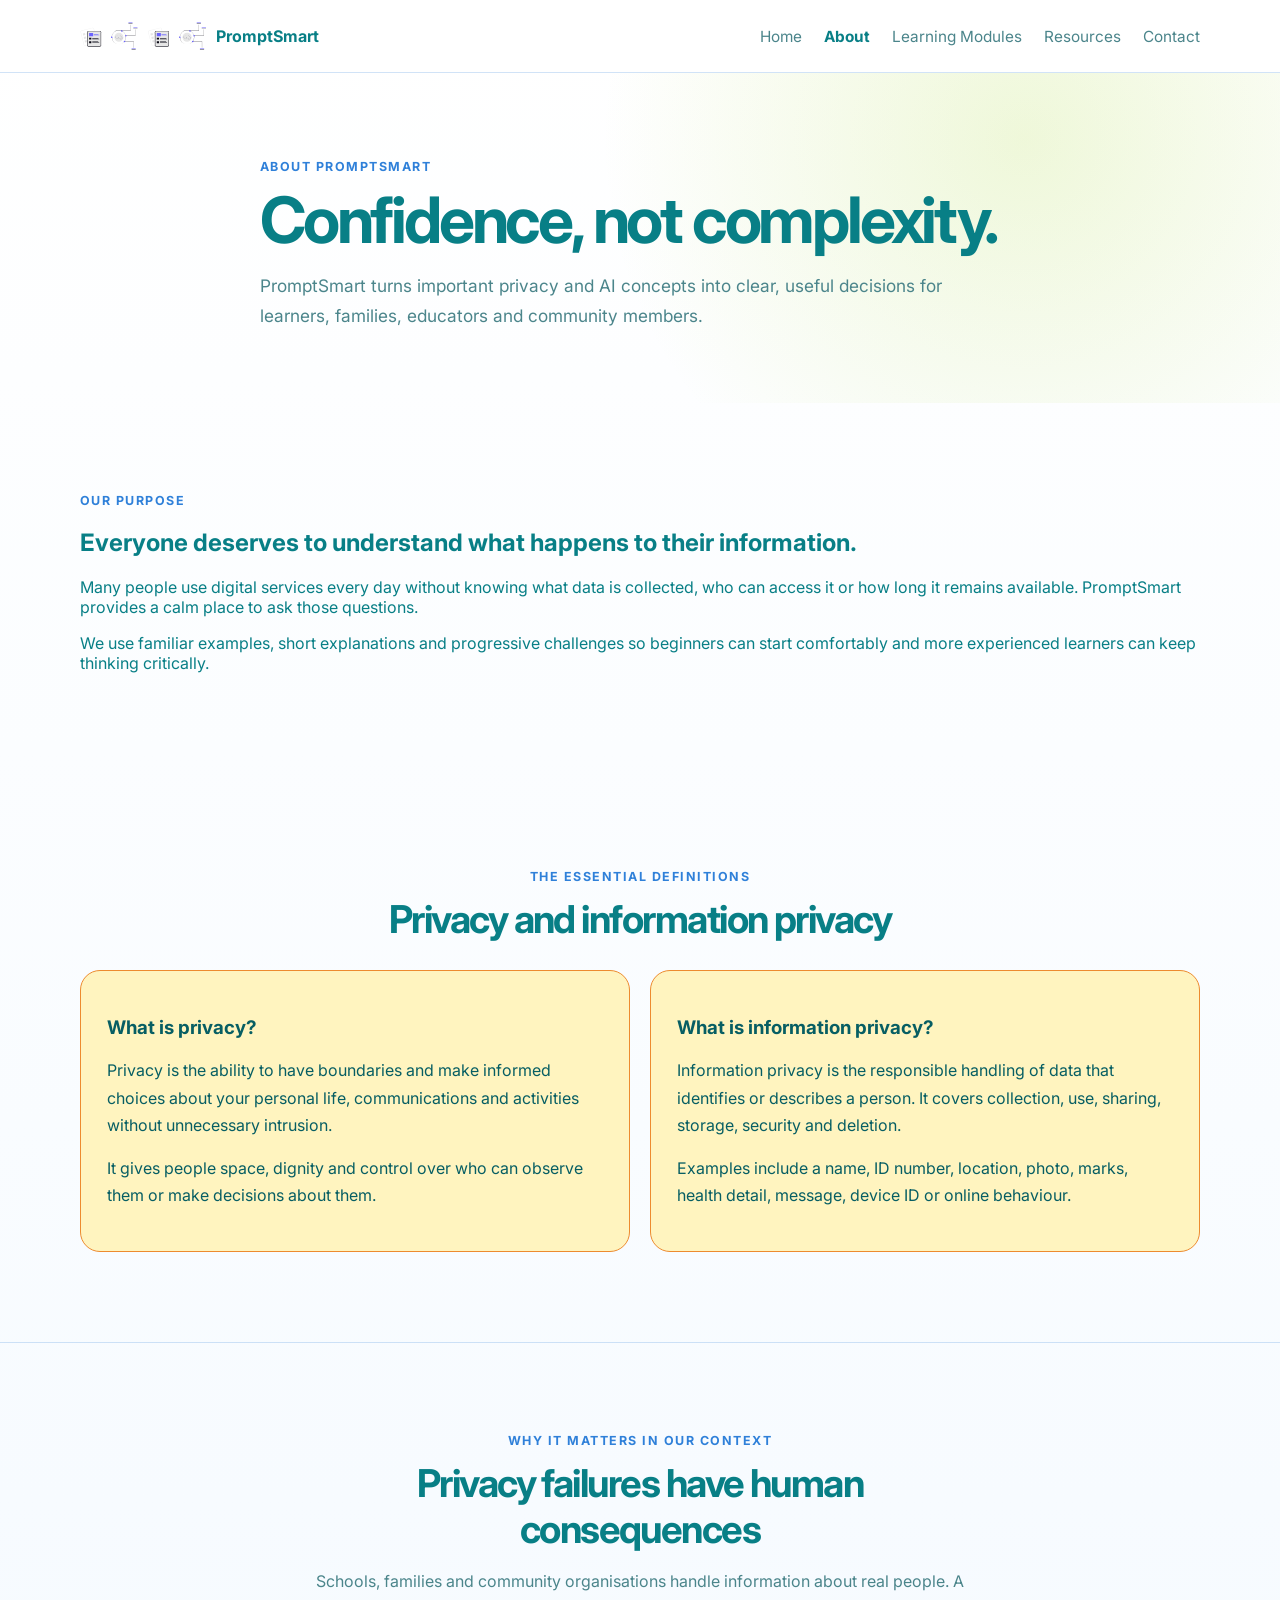
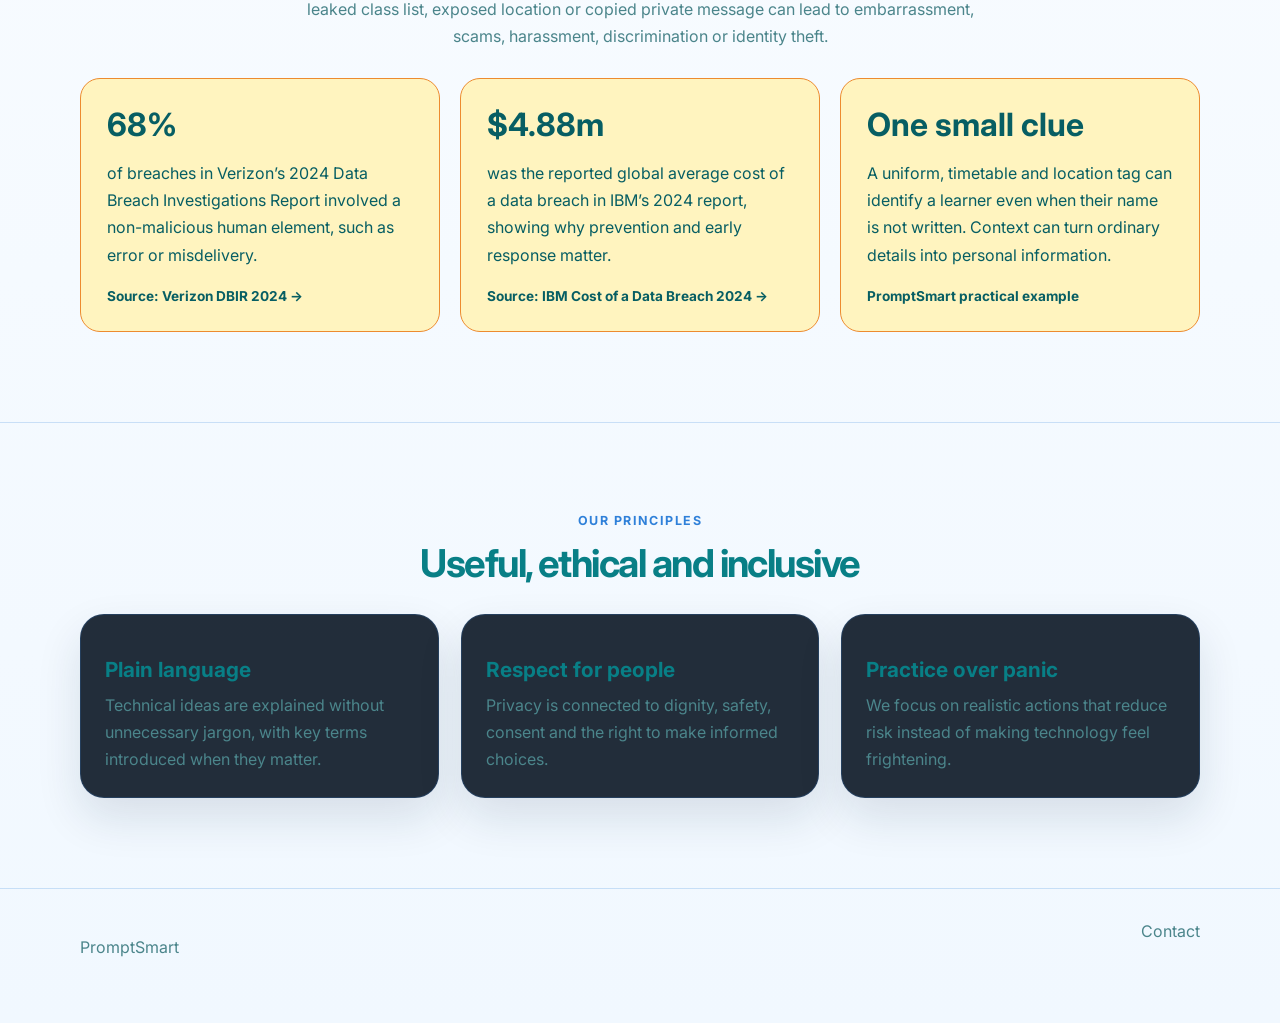
==== Educational Artefact/about.html @ b16e307a "Add files via upload" ====
<!DOCTYPE html>
<html lang="en">
  <head>
    <meta charset="UTF-8" /><meta name="viewport" content="width=device-width, initial-scale=1.0" />
    <title>About | PromptSmart</title><meta name="description" content="Learn what privacy and information privacy mean, why they matter, and how PromptSmart teaches safer digital habits." />
    <link rel="preconnect" href="https://fonts.googleapis.com" /><link rel="preconnect" href="https://fonts.gstatic.com" crossorigin /><link href="https://fonts.googleapis.com/css2?family=Inter:wght@400;500;600;700;800&display=swap" rel="stylesheet" /><link rel="stylesheet" href="styles.css" />
  </head>
  <body><a class="skip-link" href="#main-content">Skip to content</a><header class="topbar"><div class="container nav"><a class="brand" href="index.html" aria-label="PromptSmart home"><img class="brand-logo-image" src="assets/Document%20analysis%20logo.svg" alt="A person using a laptop with an AI assistant" /><span>PromptSmart</span></a><nav class="nav-links" aria-label="Main navigation"><a href="index.html">Home</a><a class="active" href="about.html">About</a><a href="modules.html">Learning Modules</a><a href="resources.html">Resources</a><a href="contact.html">Contact</a></nav></div></header>
  <main id="main-content">
    <section class="page-hero"><div class="container narrow-copy"><p class="eyebrow">About PromptSmart</p><h1>Confidence, not complexity.</h1><p class="subtitle">PromptSmart turns important privacy and AI concepts into clear, useful decisions for learners, families, educators and community members.</p></div></section>
    <section class="section"><div class="container split-content"><div><p class="eyebrow">Our purpose</p><h2>Everyone deserves to understand what happens to their information.</h2></div><div><p>Many people use digital services every day without knowing what data is collected, who can access it or how long it remains available. PromptSmart provides a calm place to ask those questions.</p><p>We use familiar examples, short explanations and progressive challenges so beginners can start comfortably and more experienced learners can keep thinking critically.</p></div></div></section>
    <section class="section"><div class="container"><div class="section-heading narrow"><p class="eyebrow">The essential definitions</p><h2>Privacy and information privacy</h2></div><div class="definition-grid"><article class="definition-card"><h3>What is privacy?</h3><p>Privacy is the ability to have boundaries and make informed choices about your personal life, communications and activities without unnecessary intrusion.</p><p>It gives people space, dignity and control over who can observe them or make decisions about them.</p></article><article class="definition-card"><h3>What is information privacy?</h3><p>Information privacy is the responsible handling of data that identifies or describes a person. It covers collection, use, sharing, storage, security and deletion.</p><p>Examples include a name, ID number, location, photo, marks, health detail, message, device ID or online behaviour.</p></article></div></div></section>
    <section class="section alt-section"><div class="container"><div class="section-heading narrow"><p class="eyebrow">Why it matters in our context</p><h2>Privacy failures have human consequences</h2><p class="section-intro">Schools, families and community organisations handle information about real people. A leaked class list, exposed location or copied private message can lead to embarrassment, scams, harassment, discrimination or identity theft.</p></div><div class="evidence-grid"><article class="evidence-card"><strong>68%</strong><p>of breaches in Verizon’s 2024 Data Breach Investigations Report involved a non-malicious human element, such as error or misdelivery.</p><a href="https://www.verizon.com/business/resources/reports/dbir/" target="_blank" rel="noopener noreferrer">Source: Verizon DBIR 2024 →</a></article><article class="evidence-card"><strong>$4.88m</strong><p>was the reported global average cost of a data breach in IBM’s 2024 report, showing why prevention and early response matter.</p><a href="https://www.ibm.com/reports/data-breach" target="_blank" rel="noopener noreferrer">Source: IBM Cost of a Data Breach 2024 →</a></article><article class="evidence-card"><strong>One small clue</strong><p>A uniform, timetable and location tag can identify a learner even when their name is not written. Context can turn ordinary details into personal information.</p><span>PromptSmart practical example</span></article></div></div></section>
    <section class="section"><div class="container"><div class="section-heading narrow"><p class="eyebrow">Our principles</p><h2>Useful, ethical and inclusive</h2></div><div class="card-grid"><article class="info-card"><h3>Plain language</h3><p>Technical ideas are explained without unnecessary jargon, with key terms introduced when they matter.</p></article><article class="info-card"><h3>Respect for people</h3><p>Privacy is connected to dignity, safety, consent and the right to make informed choices.</p></article><article class="info-card"><h3>Practice over panic</h3><p>We focus on realistic actions that reduce risk instead of making technology feel frightening.</p></article></div></div></section>
  </main>
  <footer class="footer"><div class="container footer-inner"><p>PromptSmart</p><a href="contact.html">Contact</a></div></footer>
  </body>
</html>
---- Educational Artefact/styles.css ----
:root {
  --bg: #f7fbff;
  --bg-soft: #eaf4ff;
  --panel: #ffffff;
  --panel-strong: #e5f0ff;
  --primary: #2f80d9;
  --primary-strong: #256bb5;
  --accent: #a8d82f;
  --text: #087f86;
  --muted: #4b858b;
  --line: rgba(47, 128, 217, 0.22);
  --warning: #6e8f00;
  --good: #5f8700;
  --danger: #c53030;
  --box-bg: #fff4bf;
  --box-text: #075e63;
  --box-border: #ed8b2f;
  --shadow: 0 20px 45px rgba(16, 42, 67, 0.12);
}

* {
  box-sizing: border-box;
}

html {
  scroll-behavior: smooth;
}

body {
  margin: 0;
  font-family: "Inter", sans-serif;
  background: linear-gradient(180deg, #ffffff 0%, #f1f8ff 100%);
  color: var(--text);
}

a {
  color: inherit;
  text-decoration: none;
}

a:hover,
.resource-item a {
  color: var(--primary);
}

a:focus-visible,
button:focus-visible,
input:focus-visible,
textarea:focus-visible,
summary:focus-visible {
  outline: 3px solid var(--warning);
  outline-offset: 3px;
}

button,
input,
textarea {
  font: inherit;
}

.skip-link {
  position: absolute;
  left: 16px;
  top: -100px;
  z-index: 20;
  padding: 10px 14px;
  border-radius: 8px;
  background: var(--accent);
  color: #075e63;
}

.skip-link:focus {
  top: 12px;
}

.container {
  width: min(1120px, calc(100% - 32px));
  margin: 0 auto;
}

.topbar {
  position: sticky;
  top: 0;
  z-index: 10;
  background: rgba(255, 255, 255, 0.94);
  backdrop-filter: blur(10px);
  border-bottom: 1px solid var(--line);
}

.nav {
  display: flex;
  align-items: center;
  justify-content: space-between;
  min-height: 72px;
}

.brand {
  display: inline-flex;
  align-items: center;
  gap: 10px;
  font-weight: 700;
}

.brand-mark {
  display: inline-grid;
  place-items: center;
  width: 28px;
  height: 28px;
  border-radius: 8px;
  background: linear-gradient(135deg, var(--primary), var(--accent));
  color: #075e63;
  font-weight: 800;
}

.brand-logo {
  width: 64px;
  height: 36px;
  flex: 0 0 auto;
  overflow: visible;
}

.brand-logo-image {
  width: 58px;
  height: 38px;
  flex: 0 0 auto;
  object-fit: contain;
}

.brand-logo {
  display: none;
}

.brand::before {
  content: "";
  display: block;
  width: 58px;
  height: 38px;
  flex: 0 0 auto;
  background: center / contain no-repeat url("assets/Document%20analysis%20logo.svg");
}

.hero-illustration {
  display: block;
  width: 100%;
  max-height: 190px;
  margin-bottom: 18px;
  object-fit: contain;
}

.logo-laptop,
.logo-screen,
.logo-chatbot,
.logo-bubble {
  stroke: var(--primary);
  stroke-width: 2;
}

.logo-laptop,
.logo-chatbot {
  fill: var(--accent);
}

.logo-screen,
.logo-bubble {
  fill: #ffffff;
}

.logo-person {
  fill: none;
  stroke: var(--box-text);
  stroke-width: 3;
  stroke-linecap: round;
}

.logo-eye {
  fill: var(--box-text);
}

.logo-smile {
  fill: none;
  stroke: var(--box-text);
  stroke-width: 2;
  stroke-linecap: round;
}

.logo-bubble-text {
  fill: var(--box-text);
  font-family: Inter, sans-serif;
  font-size: 6px;
  font-weight: 800;
  text-anchor: middle;
}

.nav-links {
  display: flex;
  gap: 22px;
  color: var(--muted);
  font-size: 0.96rem;
}

.nav-links a.active {
  color: var(--text);
  font-weight: 700;
}

.hero {
  padding: 88px 0 48px;
}

.page-hero {
  padding: 86px 0 56px;
  background: radial-gradient(circle at 80% 20%, rgba(168, 216, 47, 0.18), transparent 40%);
}

.narrow-copy {
  max-width: 760px;
}

.narrow-copy .subtitle {
  max-width: 700px;
}

.hero-grid {
  display: grid;
  grid-template-columns: 1.3fr 0.9fr;
  gap: 32px;
  align-items: center;
}

.eyebrow {
  margin: 0 0 12px;
  font-size: 0.78rem;
  letter-spacing: 0.12em;
  text-transform: uppercase;
  color: var(--primary);
  font-weight: 700;
}

h1 {
  margin: 0;
  font-size: clamp(2.5rem, 5vw, 4.4rem);
  line-height: 1.05;
  letter-spacing: -0.05em;
}

.subtitle {
  margin-top: 18px;
  max-width: 620px;
  font-size: 1.08rem;
  line-height: 1.7;
  color: var(--muted);
}

.hero-actions {
  display: flex;
  gap: 14px;
  flex-wrap: wrap;
  margin-top: 28px;
}

.button {
  display: inline-flex;
  align-items: center;
  justify-content: center;
  border: 1px solid transparent;
  border-radius: 999px;
  padding: 0.9rem 1.5rem;
  font-weight: 700;
  cursor: pointer;
  transition: transform 0.2s ease, box-shadow 0.2s ease, opacity 0.2s ease;
}

.button:hover {
  transform: translateY(-1px);
}

.button.primary {
  background: linear-gradient(135deg, var(--primary), var(--accent));
  color: #075e63;
  box-shadow: 0 12px 30px rgba(122, 209, 255, 0.35);
}

.button.secondary {
  background: transparent;
  border-color: var(--line);
  color: var(--text);
}

.hero-points {
  list-style: none;
  padding: 0;
  margin: 26px 0 0;
  display: grid;
  gap: 12px;
  color: var(--muted);
}

.hero-points li::before {
  content: "✓";
  color: var(--good);
  margin-right: 10px;
}

.hero-panel {
  background: linear-gradient(180deg, rgba(18, 38, 62, 0.9), rgba(13, 29, 45, 0.9));
  border: 1px solid var(--line);
  border-radius: 28px;
  padding: 26px;
  box-shadow: var(--shadow);
}

.mini-card {
  padding: 26px;
  border-radius: 18px;
  background: rgba(122, 209, 255, 0.07);
  border: 1px solid rgba(122, 209, 255, 0.28);
}

.mini-card .label {
  display: inline-block;
  color: var(--primary);
  font-weight: 700;
  font-size: 0.72rem;
  text-transform: uppercase;
  letter-spacing: 0.08em;
}

.mini-card h2 {
  margin: 14px 0 0;
  font-size: clamp(1.5rem, 3vw, 2.2rem);
  line-height: 1.2;
}

.stats {
  margin-top: 22px;
  display: grid;
  grid-template-columns: repeat(2, minmax(0, 1fr));
  gap: 18px;
}

.stats div {
  background: rgba(255, 255, 255, 0.02);
  border: 1px solid var(--line);
  border-radius: 18px;
  padding: 18px 16px;
}

.stats strong {
  display: block;
  font-size: 2rem;
  color: var(--primary);
}

.stats span {
  color: var(--muted);
}

.section {
  padding: 90px 0;
}

.alt-section {
  background: rgba(255, 255, 255, 0.01);
  border-top: 1px solid var(--line);
  border-bottom: 1px solid var(--line);
}

.section-heading {
  margin-bottom: 28px;
  text-align: center;
}

.section-heading.left-align {
  text-align: left;
}

.section-heading.narrow {
  max-width: 680px;
  margin-left: auto;
  margin-right: auto;
}

.section-heading h2 {
  margin: 0;
  font-size: clamp(2rem, 3vw, 3rem);
  letter-spacing: -0.04em;
}

.section-intro {
  max-width: 720px;
  margin: 16px auto 0;
  color: var(--muted);
  line-height: 1.7;
}

.definition-grid,
.evidence-grid {
  display: grid;
  grid-template-columns: repeat(2, minmax(0, 1fr));
  gap: 20px;
}

.definition-card,
.evidence-card {
  padding: 26px;
  border: 1px solid var(--box-border);
  border-radius: 20px;
  background: var(--box-bg);
  color: var(--box-text);
}

.definition-card h3,
.evidence-card strong {
  color: var(--box-text);
}

.definition-card p,
.evidence-card p {
  color: var(--box-text);
  line-height: 1.7;
}

.evidence-grid {
  grid-template-columns: repeat(3, minmax(0, 1fr));
}

.evidence-card strong {
  display: block;
  margin-bottom: 12px;
  font-size: 2rem;
}

.evidence-card a,
.evidence-card span {
  color: var(--box-text);
  font-size: 0.85rem;
  font-weight: 700;
}

.section-heading.left-align .section-intro {
  margin-left: 0;
}

.left-copy {
  margin-left: 0;
}

.card-grid {
  display: grid;
  grid-template-columns: repeat(3, minmax(0, 1fr));
  gap: 22px;
}

.info-card {
  background: rgba(17, 28, 42, 0.92);
  border: 1px solid var(--line);
  border-radius: 24px;
  padding: 24px;
  box-shadow: var(--shadow);
}

.icon {
  display: inline-grid;
  place-items: center;
  width: 52px;
  height: 52px;
  border-radius: 16px;
  background: rgba(122, 209, 255, 0.12);
  font-size: 1.8rem;
}

.info-card h3 {
  margin: 18px 0 10px;
  font-size: 1.3rem;
}

.info-card p,
.resource-item p,
.tip-box p {
  margin: 0;
  line-height: 1.7;
  color: var(--muted);
}

.tips-list {
  display: grid;
  grid-template-columns: repeat(4, minmax(0, 1fr));
  gap: 18px;
}

.tip-box {
  display: flex;
  flex-direction: column;
  gap: 14px;
  padding: 26px 20px;
  background: rgba(17, 28, 42, 0.92);
  border-radius: 18px;
  border: 1px solid var(--line);
}

.tip-box span {
  font-size: 0.8rem;
  font-weight: 800;
  color: var(--primary);
  letter-spacing: 0.12em;
}

.impact-grid {
  display: grid;
  grid-template-columns: repeat(3, minmax(0, 1fr));
  gap: 18px;
}

.impact-card,
.checklist,
.callout,
.notice-card {
  border: 1px solid var(--line);
  border-radius: 20px;
  background: rgba(17, 28, 42, 0.92);
}

.impact-card {
  padding: 24px;
}

.impact-card strong {
  display: block;
  margin-bottom: 10px;
  color: var(--accent);
  font-size: 1.15rem;
}

.impact-card p,
.checklist li,
.callout,
.notice-card p {
  color: var(--muted);
  line-height: 1.7;
}

.callout {
  margin-top: 22px;
  padding: 18px 20px;
}

.callout strong {
  color: var(--text);
}

.example-details {
  max-width: 760px;
  margin: 22px auto 0;
  padding: 18px 20px;
  border: 1px solid var(--line);
  border-radius: 16px;
  background: rgba(122, 209, 255, 0.05);
}

.example-details summary {
  cursor: pointer;
  color: var(--primary);
  font-weight: 700;
}

.example-details p {
  margin: 14px 0 0;
  color: var(--muted);
  line-height: 1.7;
}

.checklist {
  max-width: 760px;
  margin: 28px auto 0;
  padding: 24px 28px;
}

.checklist h3 {
  margin-top: 0;
}

.checklist li {
  margin: 10px 0;
}

.quiz-layout {
  display: grid;
  grid-template-columns: 0.9fr 1.1fr;
  gap: 30px;
  align-items: start;
}

.quiz-card {
  background: rgba(17, 28, 42, 0.92);
  border: 1px solid var(--line);
  border-radius: 28px;
  padding: 28px;
  box-shadow: var(--shadow);
}

.question-block {
  display: none;
}

.question-block.active {
  display: block;
}

.question-number {
  margin: 0 0 12px;
  font-size: 0.75rem;
  letter-spacing: 0.12em;
  text-transform: uppercase;
  color: var(--primary);
  font-weight: 700;
}

.question-title {
  margin: 0 0 18px;
  font-size: 1.55rem;
  line-height: 1.35;
}

.answers {
  display: grid;
  gap: 12px;
}

.answer-option {
  display: flex;
  align-items: center;
  gap: 12px;
  width: 100%;
  text-align: left;
  padding: 14px 15px;
  border-radius: 14px;
  border: 1px solid var(--line);
  background: #ffffff;
  color: var(--box-text);
  cursor: pointer;
  transition: border-color 0.2s ease, transform 0.2s ease, background 0.2s ease;
}

.answer-option:hover {
  border-color: rgba(122, 209, 255, 0.6);
  transform: translateY(-1px);
}

.answer-option.selected {
  border-color: var(--primary);
  background: rgba(122, 209, 255, 0.08);
}

.answer-option.correct {
  border-color: rgba(127, 224, 162, 0.8);
  background: rgba(127, 224, 162, 0.12);
}

.answer-option.incorrect {
  border-color: rgba(255, 127, 127, 0.8);
  background: rgba(255, 127, 127, 0.1);
}

.answer-indicator {
  display: inline-grid;
  place-items: center;
  width: 20px;
  height: 20px;
  border-radius: 50%;
  border: 1px solid rgba(255, 255, 255, 0.3);
  font-size: 0.64rem;
  font-weight: 800;
}

.result-panel {
  margin-top: 18px;
  border-radius: 18px;
  padding: 18px 20px;
  border: 1px solid var(--line);
  background: rgba(122, 209, 255, 0.05);
}

.result-panel h3 {
  margin: 0 0 6px;
  font-size: 1.4rem;
}

.result-panel p {
  margin: 0;
  line-height: 1.7;
  color: var(--muted);
}

.quiz-actions {
  display: flex;
  justify-content: space-between;
  gap: 12px;
  margin-top: 24px;
}

.hidden {
  display: none !important;
}

.resources {
  padding-bottom: 100px;
}

.resource-grid {
  display: grid;
  grid-template-columns: repeat(3, minmax(0, 1fr));
  gap: 18px;
}

.resource-item {
  padding: 24px 22px;
  background: rgba(17, 28, 42, 0.92);
  border: 1px solid var(--line);
  border-radius: 20px;
}

.resource-item strong {
  display: block;
  margin-bottom: 10px;
  font-size: 1.08rem;
}

.resource-item a {
  display: inline-block;
  margin-top: 16px;
  font-weight: 700;
}

.resource-grid-wide {
  grid-template-columns: repeat(2, minmax(0, 1fr));
}

.resource-type {
  display: block;
  margin-bottom: 10px;
  color: var(--primary);
  font-size: 0.75rem;
  font-weight: 700;
  letter-spacing: 0.1em;
  text-transform: uppercase;
}

.module-list {
  display: grid;
  gap: 18px;
  max-width: 900px;
  margin: 0 auto;
}

.module-card {
  display: grid;
  grid-template-columns: 72px 1fr;
  gap: 20px;
  padding: 26px;
  border: 1px solid var(--line);
  border-radius: 22px;
  background: rgba(17, 28, 42, 0.92);
}

.module-number {
  color: var(--primary);
  font-size: 1.8rem;
  font-weight: 800;
}

.module-card h2 {
  margin: 0 0 10px;
  font-size: 1.35rem;
}

.module-card p {
  color: var(--muted);
  line-height: 1.7;
}

.module-card details {
  margin-top: 16px;
}

.module-card summary {
  cursor: pointer;
  color: var(--accent);
  font-weight: 700;
}

.module-card details p {
  margin-bottom: 0;
}

.awareness-grid {
  display: grid;
  grid-template-columns: repeat(4, minmax(0, 1fr));
  gap: 16px;
}

.awareness-card {
  min-height: 190px;
  padding: 20px;
  border: 1px solid var(--line);
  border-radius: 18px;
  background: rgba(17, 28, 42, 0.92);
}

.awareness-card span {
  color: var(--primary);
  font-size: 0.75rem;
  font-weight: 800;
  letter-spacing: 0.1em;
}

.awareness-card h3 {
  margin: 14px 0 8px;
  font-size: 1.05rem;
}

.awareness-card p {
  margin: 0;
  color: var(--muted);
  line-height: 1.6;
}

.challenge-list {
  display: grid;
  gap: 10px;
  margin: 16px 0;
  padding-left: 1.4rem;
  color: var(--muted);
  line-height: 1.65;
}

.challenge-list li::marker {
  color: var(--primary);
  font-weight: 700;
}

.privacy-notice-inline {
  margin-top: 24px;
  padding: 18px 20px;
  border: 1px solid var(--line);
  border-radius: 16px;
  background: rgba(122, 209, 255, 0.05);
}

.privacy-notice-inline strong {
  color: var(--primary);
}

.privacy-notice-inline p {
  margin-bottom: 0;
  color: var(--muted);
  line-height: 1.7;
}

.cta-banner {
  display: flex;
  align-items: center;
  justify-content: space-between;
  gap: 24px;
}

.cta-banner h2 {
  margin: 0;
}

.contact-grid {
  display: grid;
  grid-template-columns: 0.9fr 1.1fr;
  gap: 36px;
  align-items: start;
}

.feedback-form {
  display: grid;
  gap: 10px;
  padding: 26px;
  border: 1px solid var(--line);
  border-radius: 24px;
  background: rgba(17, 28, 42, 0.92);
}

.feedback-form label {
  color: var(--muted);
  font-size: 0.9rem;
  font-weight: 600;
}

.feedback-form input,
.feedback-form textarea {
  width: 100%;
  margin-bottom: 8px;
  padding: 12px 14px;
  border: 1px solid var(--line);
  border-radius: 12px;
  background: rgba(255, 255, 255, 0.04);
  color: var(--text);
}

.feedback-form textarea {
  resize: vertical;
}

.form-status {
  min-height: 1.4em;
  margin: 4px 0 0;
  color: var(--accent);
}

.privacy-notice {
  padding-top: 64px;
}

.notice-card {
  display: flex;
  gap: 20px;
  padding: 28px;
}

.notice-card h2 {
  margin: 0;
}

.notice-card p:last-child {
  margin-bottom: 0;
}

.footer {
  border-top: 1px solid var(--line);
  padding: 32px 0 50px;
}

.footer-inner {
  display: flex;
  justify-content: space-between;
  gap: 16px;
  color: var(--muted);
  flex-wrap: wrap;
}

@media (prefers-reduced-motion: reduce) {
  html {
    scroll-behavior: auto;
  }

  *,
  *::before,
  *::after {
    transition-duration: 0.01ms !important;
  }
}

@media (max-width: 900px) {
  .hero-grid,
  .quiz-layout,
  .card-grid,
  .tips-list,
  .resource-grid,
  .impact-grid,
  .contact-grid,
  .resource-grid-wide,
  .awareness-grid,
  .definition-grid,
  .evidence-grid {
    grid-template-columns: 1fr;
  }

  .cta-banner {
    align-items: flex-start;
    flex-direction: column;
  }

  @media (min-width: 601px) and (max-width: 900px) {
    .awareness-grid {
      grid-template-columns: repeat(2, minmax(0, 1fr));
    }
  }

  .hero {
    padding-top: 64px;
  }

  /* Shared PromptSmart palette: blue, lime green and white. */
  .hero-panel,
  .info-card,
  .tip-box,
  .quiz-card,
  .resource-item,
  .module-card,
  .awareness-card,
  .feedback-form,
  .impact-card,
  .checklist,
  .callout,
  .notice-card,
  .example-details,
  .privacy-notice-inline {
    background: var(--box-bg);
    color: var(--box-text);
    border-color: var(--box-border);
  }

  .hero-panel p,
  .info-card p,
  .tip-box p,
  .quiz-card p,
  .resource-item p,
  .module-card p,
  .awareness-card p,
  .feedback-form label,
  .impact-card p,
  .checklist li {
    color: var(--box-text);
  }

  .mini-card,
  .result-panel {
    background: var(--box-bg);
    color: var(--text);
    border-color: var(--box-border);
  }

  .mini-card h2,
  .result-panel h3,
  .result-panel p,
  .example-details p,
  .callout,
  .notice-card p,
  .privacy-notice-inline p {
    color: var(--box-text);
  }

  .example-details,
  .callout,
  .privacy-notice-inline {
    background: var(--box-bg);
  }

  .alt-section {
    background: var(--bg-soft);
  }

  .brand-mark {
    background: linear-gradient(135deg, var(--primary), var(--accent));
  }

  .button.primary {
    background: linear-gradient(135deg, var(--primary), var(--accent));
    color: #075e63;
  }

  .hero-panel .label,
  .info-card h3,
  .tip-box span,
  .module-card h2,
  .awareness-card h3,
  .resource-item strong,
  .impact-card strong,
  .checklist h3,
  .feedback-form button {
    color: var(--box-text);
  }

  .nav {
    flex-direction: column;
    justify-content: center;
    gap: 16px;
    padding: 14px 0 18px;
  }

  .nav-links {
    flex-wrap: wrap;
    justify-content: center;
  }
}
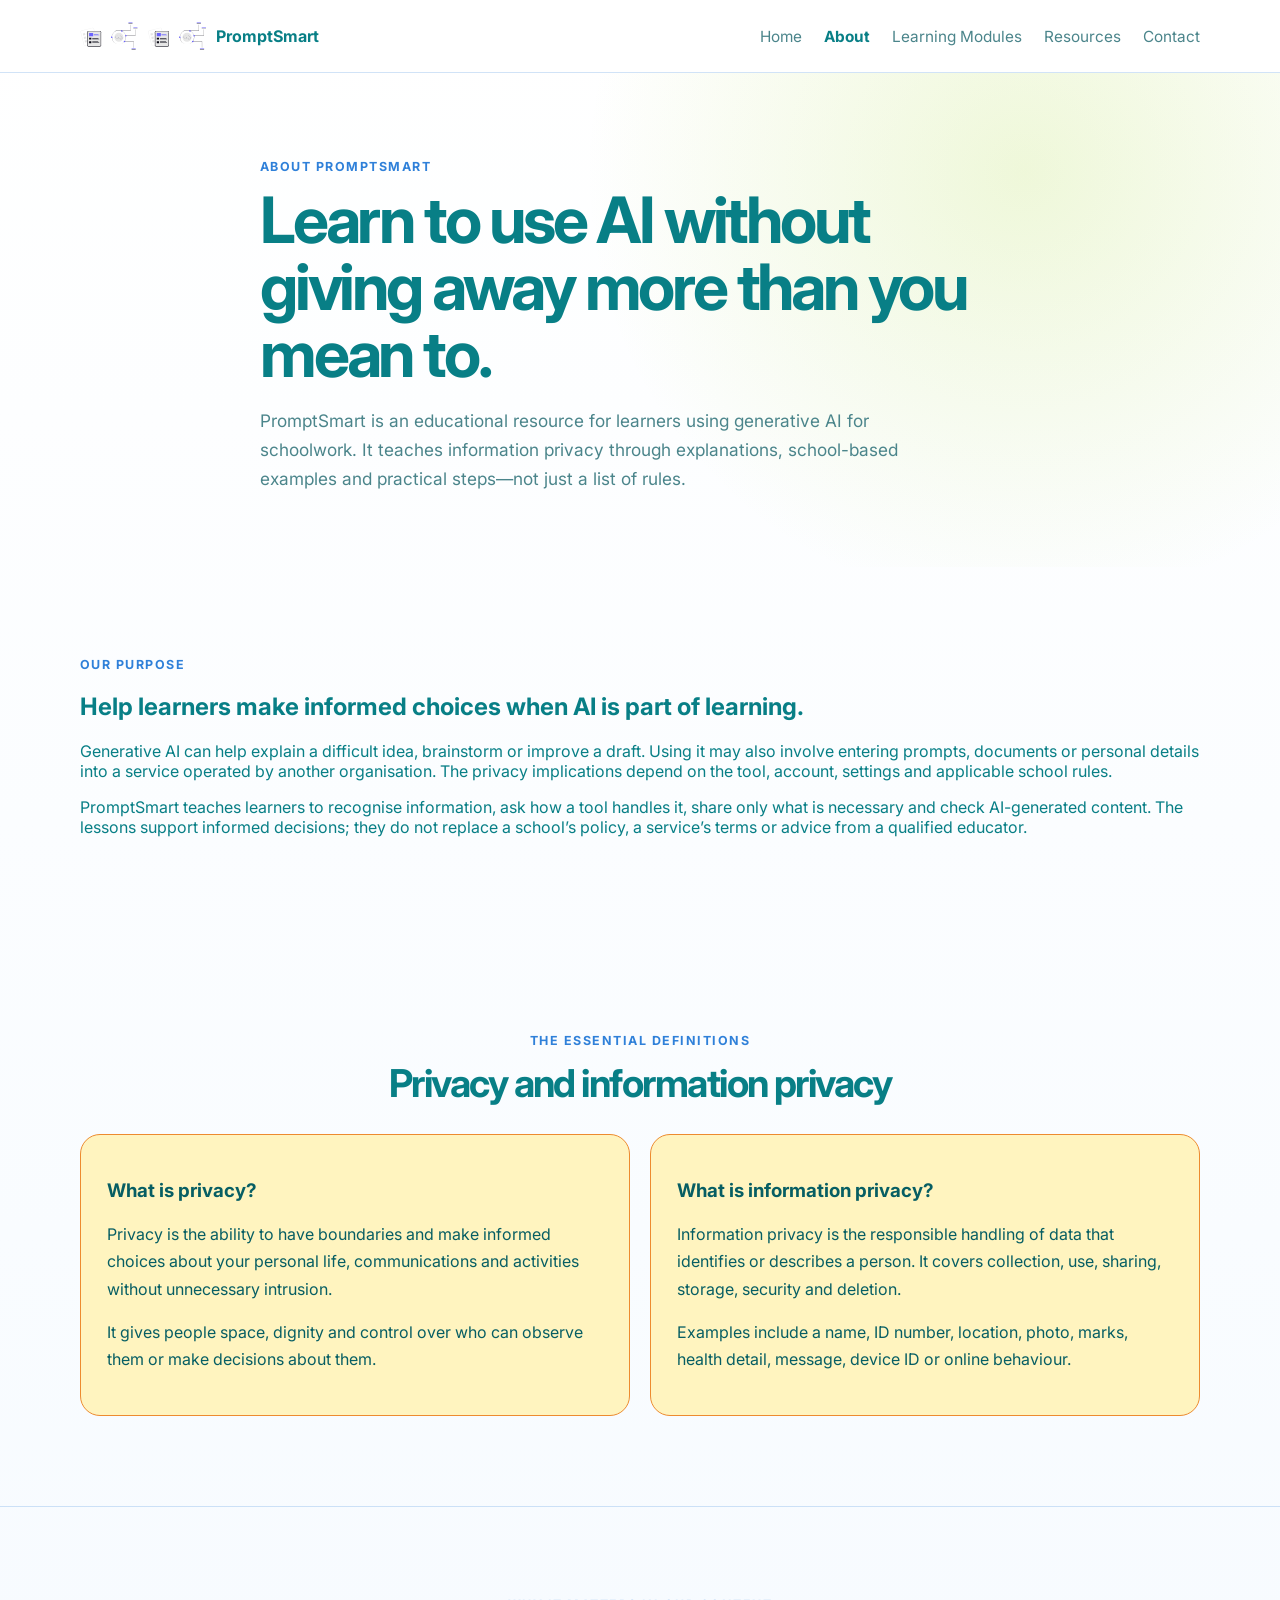
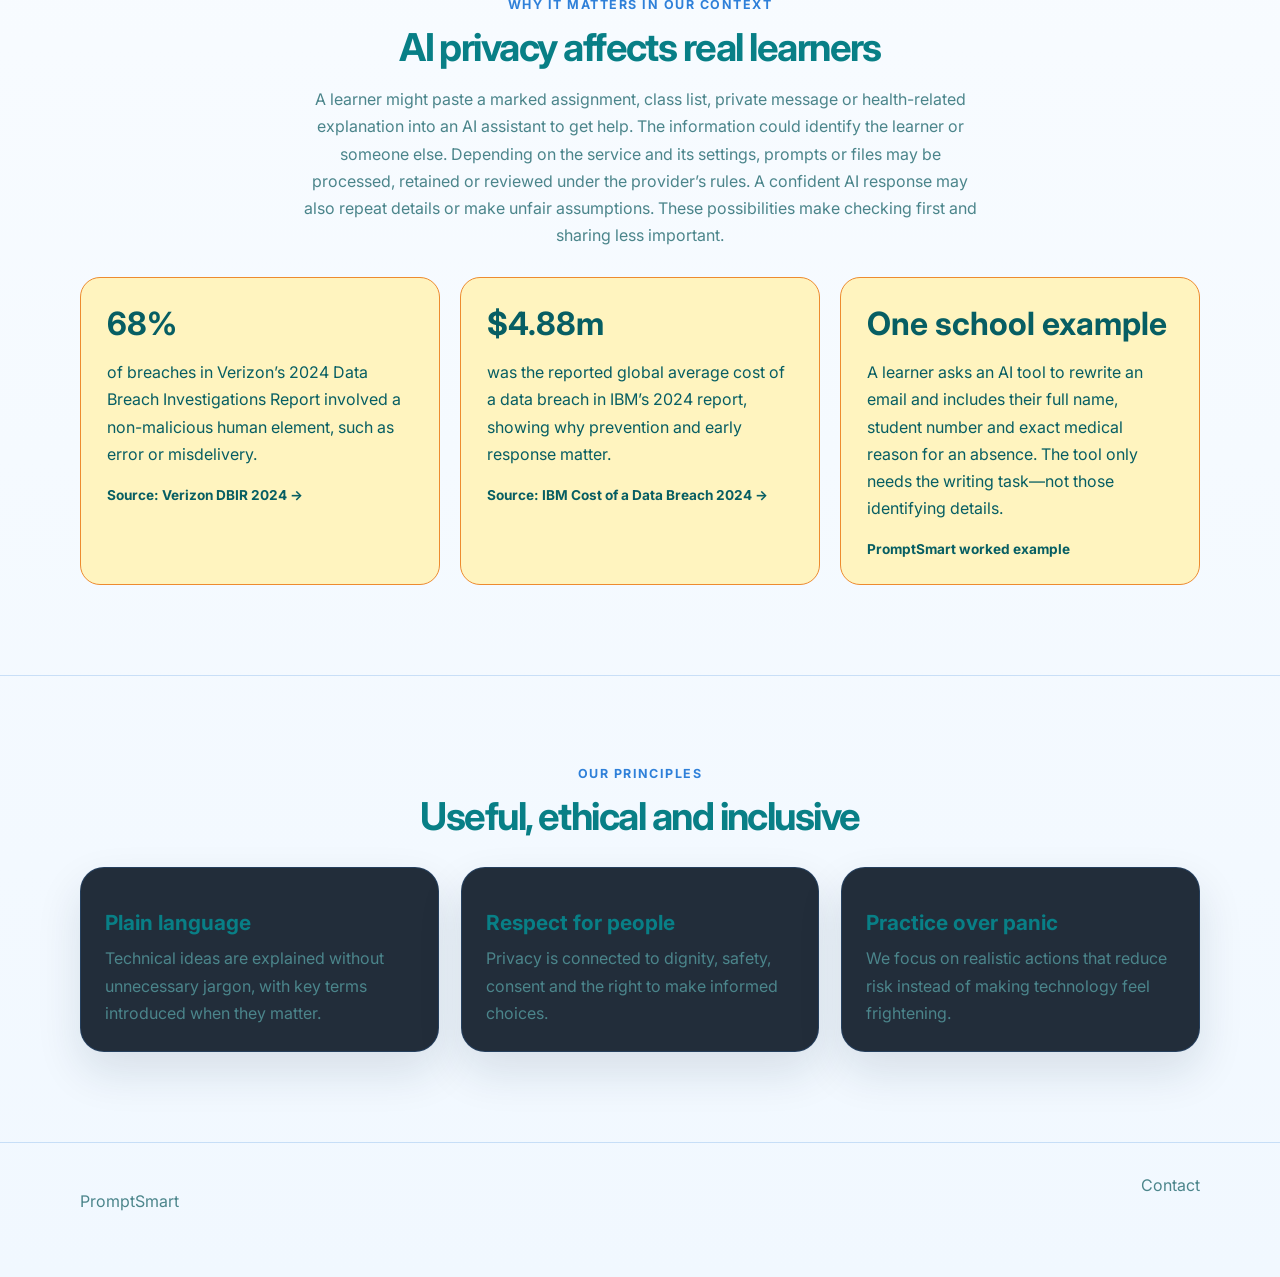
==== commit 3a794d0f: "Expand AI privacy learning experience Focus lessons on AI use in schoolwork, add responsive progress" ====
--- a/Educational Artefact/about.html
+++ b/Educational Artefact/about.html
@@ -2,15 +2,15 @@
 <html lang="en">
   <head>
     <meta charset="UTF-8" /><meta name="viewport" content="width=device-width, initial-scale=1.0" />
-    <title>About | PromptSmart</title><meta name="description" content="Learn what privacy and information privacy mean, why they matter, and how PromptSmart teaches safer digital habits." />
+    <title>About | PromptSmart</title><meta name="description" content="Learn why information privacy matters when learners use generative AI for schoolwork." />
     <link rel="preconnect" href="https://fonts.googleapis.com" /><link rel="preconnect" href="https://fonts.gstatic.com" crossorigin /><link href="https://fonts.googleapis.com/css2?family=Inter:wght@400;500;600;700;800&display=swap" rel="stylesheet" /><link rel="stylesheet" href="styles.css" />
   </head>
   <body><a class="skip-link" href="#main-content">Skip to content</a><header class="topbar"><div class="container nav"><a class="brand" href="index.html" aria-label="PromptSmart home"><img class="brand-logo-image" src="assets/Document%20analysis%20logo.svg" alt="A person using a laptop with an AI assistant" /><span>PromptSmart</span></a><nav class="nav-links" aria-label="Main navigation"><a href="index.html">Home</a><a class="active" href="about.html">About</a><a href="modules.html">Learning Modules</a><a href="resources.html">Resources</a><a href="contact.html">Contact</a></nav></div></header>
   <main id="main-content">
-    <section class="page-hero"><div class="container narrow-copy"><p class="eyebrow">About PromptSmart</p><h1>Confidence, not complexity.</h1><p class="subtitle">PromptSmart turns important privacy and AI concepts into clear, useful decisions for learners, families, educators and community members.</p></div></section>
-    <section class="section"><div class="container split-content"><div><p class="eyebrow">Our purpose</p><h2>Everyone deserves to understand what happens to their information.</h2></div><div><p>Many people use digital services every day without knowing what data is collected, who can access it or how long it remains available. PromptSmart provides a calm place to ask those questions.</p><p>We use familiar examples, short explanations and progressive challenges so beginners can start comfortably and more experienced learners can keep thinking critically.</p></div></div></section>
+    <section class="page-hero"><div class="container narrow-copy"><p class="eyebrow">About PromptSmart</p><h1>Learn to use AI without giving away more than you mean to.</h1><p class="subtitle">PromptSmart is an educational resource for learners using generative AI for schoolwork. It teaches information privacy through explanations, school-based examples and practical steps—not just a list of rules.</p></div></section>
+    <section class="section"><div class="container split-content"><div><p class="eyebrow">Our purpose</p><h2>Help learners make informed choices when AI is part of learning.</h2></div><div><p>Generative AI can help explain a difficult idea, brainstorm or improve a draft. Using it may also involve entering prompts, documents or personal details into a service operated by another organisation. The privacy implications depend on the tool, account, settings and applicable school rules.</p><p>PromptSmart teaches learners to recognise information, ask how a tool handles it, share only what is necessary and check AI-generated content. The lessons support informed decisions; they do not replace a school’s policy, a service’s terms or advice from a qualified educator.</p></div></div></section>
     <section class="section"><div class="container"><div class="section-heading narrow"><p class="eyebrow">The essential definitions</p><h2>Privacy and information privacy</h2></div><div class="definition-grid"><article class="definition-card"><h3>What is privacy?</h3><p>Privacy is the ability to have boundaries and make informed choices about your personal life, communications and activities without unnecessary intrusion.</p><p>It gives people space, dignity and control over who can observe them or make decisions about them.</p></article><article class="definition-card"><h3>What is information privacy?</h3><p>Information privacy is the responsible handling of data that identifies or describes a person. It covers collection, use, sharing, storage, security and deletion.</p><p>Examples include a name, ID number, location, photo, marks, health detail, message, device ID or online behaviour.</p></article></div></div></section>
-    <section class="section alt-section"><div class="container"><div class="section-heading narrow"><p class="eyebrow">Why it matters in our context</p><h2>Privacy failures have human consequences</h2><p class="section-intro">Schools, families and community organisations handle information about real people. A leaked class list, exposed location or copied private message can lead to embarrassment, scams, harassment, discrimination or identity theft.</p></div><div class="evidence-grid"><article class="evidence-card"><strong>68%</strong><p>of breaches in Verizon’s 2024 Data Breach Investigations Report involved a non-malicious human element, such as error or misdelivery.</p><a href="https://www.verizon.com/business/resources/reports/dbir/" target="_blank" rel="noopener noreferrer">Source: Verizon DBIR 2024 →</a></article><article class="evidence-card"><strong>$4.88m</strong><p>was the reported global average cost of a data breach in IBM’s 2024 report, showing why prevention and early response matter.</p><a href="https://www.ibm.com/reports/data-breach" target="_blank" rel="noopener noreferrer">Source: IBM Cost of a Data Breach 2024 →</a></article><article class="evidence-card"><strong>One small clue</strong><p>A uniform, timetable and location tag can identify a learner even when their name is not written. Context can turn ordinary details into personal information.</p><span>PromptSmart practical example</span></article></div></div></section>
+    <section class="section alt-section"><div class="container"><div class="section-heading narrow"><p class="eyebrow">Why it matters in our context</p><h2>AI privacy affects real learners</h2><p class="section-intro">A learner might paste a marked assignment, class list, private message or health-related explanation into an AI assistant to get help. The information could identify the learner or someone else. Depending on the service and its settings, prompts or files may be processed, retained or reviewed under the provider’s rules. A confident AI response may also repeat details or make unfair assumptions. These possibilities make checking first and sharing less important.</p></div><div class="evidence-grid"><article class="evidence-card"><strong>68%</strong><p>of breaches in Verizon’s 2024 Data Breach Investigations Report involved a non-malicious human element, such as error or misdelivery.</p><a href="https://www.verizon.com/business/resources/reports/dbir/" target="_blank" rel="noopener noreferrer">Source: Verizon DBIR 2024 →</a></article><article class="evidence-card"><strong>$4.88m</strong><p>was the reported global average cost of a data breach in IBM’s 2024 report, showing why prevention and early response matter.</p><a href="https://www.ibm.com/reports/data-breach" target="_blank" rel="noopener noreferrer">Source: IBM Cost of a Data Breach 2024 →</a></article><article class="evidence-card"><strong>One school example</strong><p>A learner asks an AI tool to rewrite an email and includes their full name, student number and exact medical reason for an absence. The tool only needs the writing task—not those identifying details.</p><span>PromptSmart worked example</span></article></div></div></section>
     <section class="section"><div class="container"><div class="section-heading narrow"><p class="eyebrow">Our principles</p><h2>Useful, ethical and inclusive</h2></div><div class="card-grid"><article class="info-card"><h3>Plain language</h3><p>Technical ideas are explained without unnecessary jargon, with key terms introduced when they matter.</p></article><article class="info-card"><h3>Respect for people</h3><p>Privacy is connected to dignity, safety, consent and the right to make informed choices.</p></article><article class="info-card"><h3>Practice over panic</h3><p>We focus on realistic actions that reduce risk instead of making technology feel frightening.</p></article></div></div></section>
   </main>
   <footer class="footer"><div class="container footer-inner"><p>PromptSmart</p><a href="contact.html">Contact</a></div></footer>
--- a/Educational Artefact/styles.css
+++ b/Educational Artefact/styles.css
@@ -24,6 +24,7 @@
 
 html {
   scroll-behavior: smooth;
+  scroll-padding-top: 96px;
 }
 
 body {
@@ -380,6 +381,204 @@
   margin-right: auto;
 }
 
+.learning-jump {
+  padding: 16px 0;
+  border-top: 1px solid var(--line);
+  border-bottom: 1px solid var(--line);
+  background: rgba(255, 255, 255, 0.94);
+}
+
+.learning-jump-inner {
+  display: flex;
+  align-items: center;
+  justify-content: center;
+  flex-wrap: wrap;
+  gap: 10px;
+}
+
+.learning-jump-inner strong {
+  margin-right: 6px;
+}
+
+.learning-jump a {
+  display: inline-flex;
+  min-height: 42px;
+  align-items: center;
+  padding: 8px 14px;
+  border: 1px solid var(--line);
+  border-radius: 999px;
+  background: var(--panel);
+  color: var(--box-text);
+  font-size: 0.92rem;
+  font-weight: 600;
+}
+
+.learning-jump a:hover {
+  border-color: var(--box-border);
+  background: var(--box-bg);
+  color: var(--box-text);
+}
+
+.content-accordion {
+  margin: 0 auto;
+  border: 1px solid var(--box-border);
+  border-radius: 18px;
+  background: var(--box-bg);
+  color: var(--box-text);
+  box-shadow: 0 8px 20px rgba(16, 42, 67, 0.06);
+}
+
+.content-accordion > summary {
+  display: flex;
+  min-height: 54px;
+  align-items: center;
+  justify-content: space-between;
+  padding: 15px 20px;
+  border-radius: inherit;
+  color: var(--box-text);
+  cursor: pointer;
+  list-style: none;
+  font-weight: 700;
+  line-height: 1.5;
+}
+
+.content-accordion > summary::-webkit-details-marker {
+  display: none;
+}
+
+.content-accordion > summary::after {
+  content: "+";
+  margin-left: 14px;
+  color: var(--box-text);
+  font-size: 1.35rem;
+  font-weight: 500;
+}
+
+.content-accordion[open] > summary::after {
+  content: "−";
+}
+
+.content-accordion[open] > summary {
+  border-bottom: 1px solid var(--box-border);
+  border-radius: 18px 18px 0 0;
+}
+
+.content-accordion > .card-grid,
+.content-accordion > .split-content,
+.module-accordion-content,
+.content-accordion > .awareness-grid {
+  padding: 20px;
+}
+
+.content-accordion > .card-grid {
+  margin-bottom: 0;
+}
+
+.content-accordion .privacy-notice-inline {
+  margin: 0 20px 20px;
+}
+
+.assessment-layout > .content-accordion,
+.quiz-layout > .content-accordion {
+  width: 100%;
+}
+
+.assessment-layout > .content-accordion > form {
+  border: 0;
+  border-radius: 0 0 18px 18px;
+  box-shadow: none;
+}
+
+.quiz-layout > .content-accordion > .quiz-card {
+  border: 0;
+  border-radius: 0 0 18px 18px;
+  box-shadow: none;
+}
+
+.section[id],
+.learning-jump {
+  scroll-margin-top: 96px;
+}
+
+.module-accordion {
+  overflow: hidden;
+  border: 1px solid var(--box-border);
+  border-radius: 18px;
+  background: var(--box-bg);
+  color: var(--box-text);
+  box-shadow: 0 8px 20px rgba(16, 42, 67, 0.06);
+}
+
+.module-accordion > summary {
+  display: flex;
+  min-height: 84px;
+  align-items: center;
+  gap: 18px;
+  padding: 18px 22px;
+  color: var(--box-text);
+  cursor: pointer;
+  list-style: none;
+}
+
+.module-accordion > summary::-webkit-details-marker {
+  display: none;
+}
+
+.module-accordion > summary::after {
+  content: "+";
+  margin-left: auto;
+  color: var(--box-text);
+  font-size: 1.5rem;
+  font-weight: 500;
+}
+
+.module-accordion[open] > summary::after {
+  content: "−";
+}
+
+.module-summary-text {
+  display: grid;
+  gap: 4px;
+  min-width: 0;
+}
+
+.module-summary-text strong {
+  font-size: 1.08rem;
+}
+
+.module-summary-text > span {
+  color: var(--box-text);
+  line-height: 1.5;
+}
+
+.module-accordion-content {
+  border-top: 1px solid var(--box-border);
+}
+
+.module-accordion-content > details {
+  border-top: 1px solid var(--box-border);
+}
+
+.module-accordion-content > details:first-child {
+  border-top: 0;
+}
+
+.module-accordion-content > details > summary {
+  padding: 12px 0;
+  color: var(--box-text);
+  cursor: pointer;
+  font-weight: 700;
+}
+
+.module-accordion-content .challenge-list,
+.module-accordion-content p {
+  color: var(--box-text);
+}
+
+.module-accordion-content p:last-child {
+  margin-bottom: 0;
+}
+
 .section-heading h2 {
   margin: 0;
   font-size: clamp(2rem, 3vw, 3rem);
@@ -590,6 +789,66 @@
   align-items: start;
 }
 
+.assessment-layout {
+  display: grid;
+  grid-template-columns: 0.85fr 1.15fr;
+  gap: 30px;
+  align-items: start;
+}
+
+.assessment-card {
+  padding: 26px;
+  border: 1px solid var(--box-border);
+  border-radius: 22px;
+  background: var(--box-bg);
+  color: var(--box-text);
+  box-shadow: var(--shadow);
+}
+
+.assessment-question {
+  margin: 0 0 22px;
+  padding: 0 0 18px;
+  border: 0;
+  border-bottom: 1px solid var(--box-border);
+}
+
+.assessment-question legend {
+  margin-bottom: 12px;
+  color: var(--box-text);
+  font-weight: 700;
+  line-height: 1.5;
+}
+
+.assessment-option {
+  display: flex;
+  align-items: flex-start;
+  gap: 10px;
+  margin: 8px 0;
+  padding: 10px 12px;
+  border: 1px solid transparent;
+  border-radius: 10px;
+  background: #ffffff;
+  color: var(--box-text);
+  cursor: pointer;
+  line-height: 1.5;
+}
+
+.assessment-option input {
+  flex: 0 0 auto;
+  margin: 4px 0 0;
+  accent-color: var(--box-text);
+}
+
+.assessment-card .form-status {
+  color: var(--box-text);
+  font-weight: 600;
+}
+
+.assessment-card button:disabled {
+  cursor: not-allowed;
+  opacity: 0.7;
+}
+
 .quiz-card {
   background: rgba(17, 28, 42, 0.92);
   border: 1px solid var(--line);
@@ -667,9 +926,26 @@
   width: 20px;
   height: 20px;
   border-radius: 50%;
-  border: 1px solid rgba(255, 255, 255, 0.3);
+  border: 1px solid var(--box-text);
+  color: var(--box-text);
   font-size: 0.64rem;
   font-weight: 800;
+  flex: 0 0 auto;
+}
+
+.answer-option:disabled {
+  cursor: default;
+  transform: none;
+}
+
+.result-detail {
+  margin: 18px 0 0;
+  padding: 14px 16px;
+  border-left: 4px solid var(--box-border);
+  border-radius: 8px;
+  background: #ffffff;
+  color: var(--box-text);
+  line-height: 1.7;
 }
 
 .result-panel {
@@ -689,6 +965,21 @@
   margin: 0;
   line-height: 1.7;
   color: var(--muted);
+}
+
+.score-breakdown {
+  display: grid;
+  gap: 8px;
+  margin: 16px 0;
+  padding-left: 1.25rem;
+  color: var(--box-text);
+  line-height: 1.6;
+}
+
+.assessment-note {
+  padding-top: 12px;
+  border-top: 1px solid var(--box-border);
+  font-size: 0.88rem;
 }
 
 .quiz-actions {
@@ -956,6 +1247,7 @@
 @media (max-width: 900px) {
   .hero-grid,
   .quiz-layout,
+  .assessment-layout,
   .card-grid,
   .tips-list,
   .resource-grid,
@@ -988,6 +1280,7 @@
   .info-card,
   .tip-box,
   .quiz-card,
+  .assessment-card,
   .resource-item,
   .module-card,
   .awareness-card,
@@ -1007,6 +1300,7 @@
   .info-card p,
   .tip-box p,
   .quiz-card p,
+  .assessment-card p,
   .resource-item p,
   .module-card p,
   .awareness-card p,
@@ -1076,3 +1370,69 @@
     justify-content: center;
   }
 }
+
+@media (max-width: 600px) {
+  .section {
+    padding: 56px 0;
+  }
+
+  .learning-jump {
+    padding: 12px 0;
+  }
+
+  .learning-jump-inner {
+    display: grid;
+    grid-template-columns: repeat(2, minmax(0, 1fr));
+    gap: 8px;
+  }
+
+  .learning-jump-inner strong {
+    grid-column: 1 / -1;
+    margin: 0 0 2px;
+  }
+
+  .learning-jump a {
+    justify-content: center;
+    min-height: 44px;
+    padding: 8px;
+    text-align: center;
+    font-size: 0.86rem;
+  }
+
+  .content-accordion > summary {
+    padding: 14px 16px;
+  }
+
+  .content-accordion > .card-grid,
+  .content-accordion > .split-content,
+  .module-accordion-content,
+  .content-accordion > .awareness-grid {
+    padding: 14px;
+  }
+
+  .content-accordion .privacy-notice-inline {
+    margin: 0 14px 14px;
+  }
+
+  .module-accordion > summary {
+    min-height: 76px;
+    gap: 12px;
+    padding: 14px;
+  }
+
+  .module-number {
+    font-size: 1.45rem;
+  }
+
+  .module-summary-text strong {
+    font-size: 1rem;
+  }
+
+  .module-summary-text > span {
+    font-size: 0.9rem;
+  }
+
+  .assessment-card {
+    padding: 16px;
+  }
+}
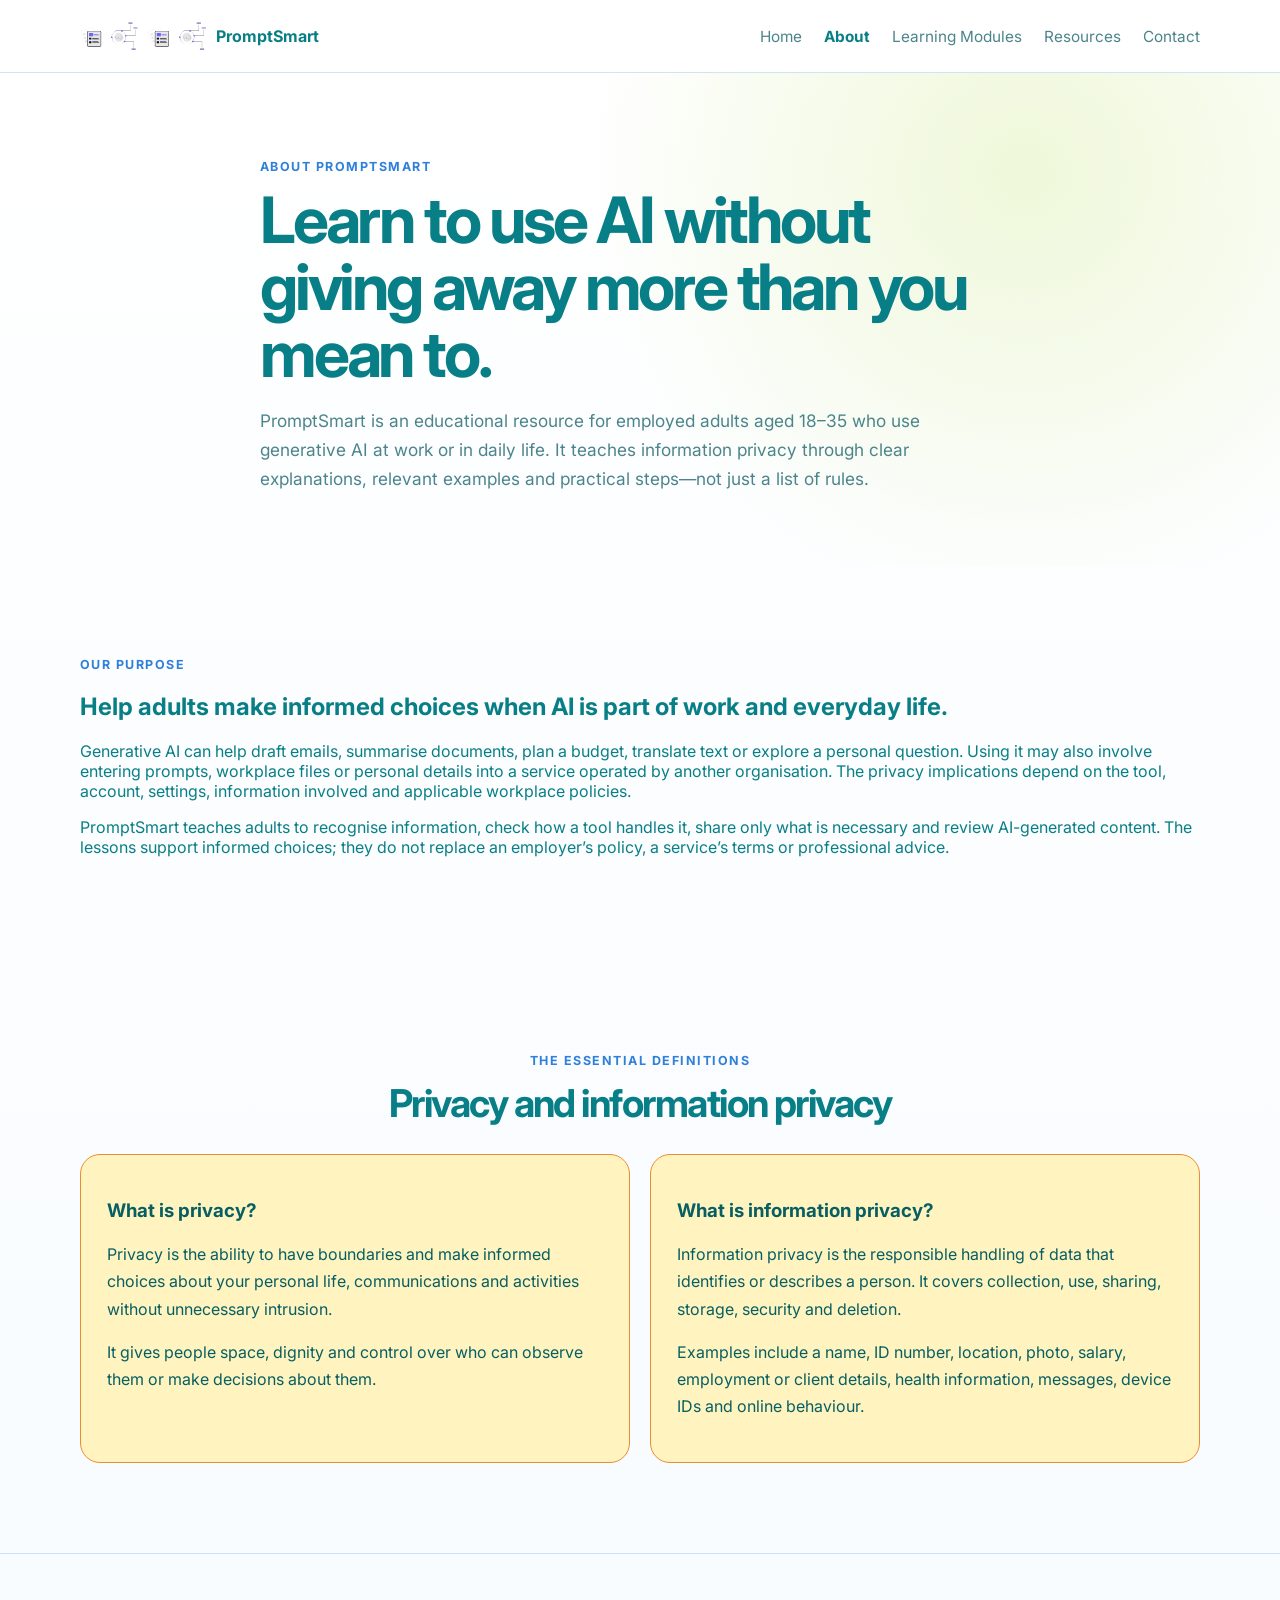
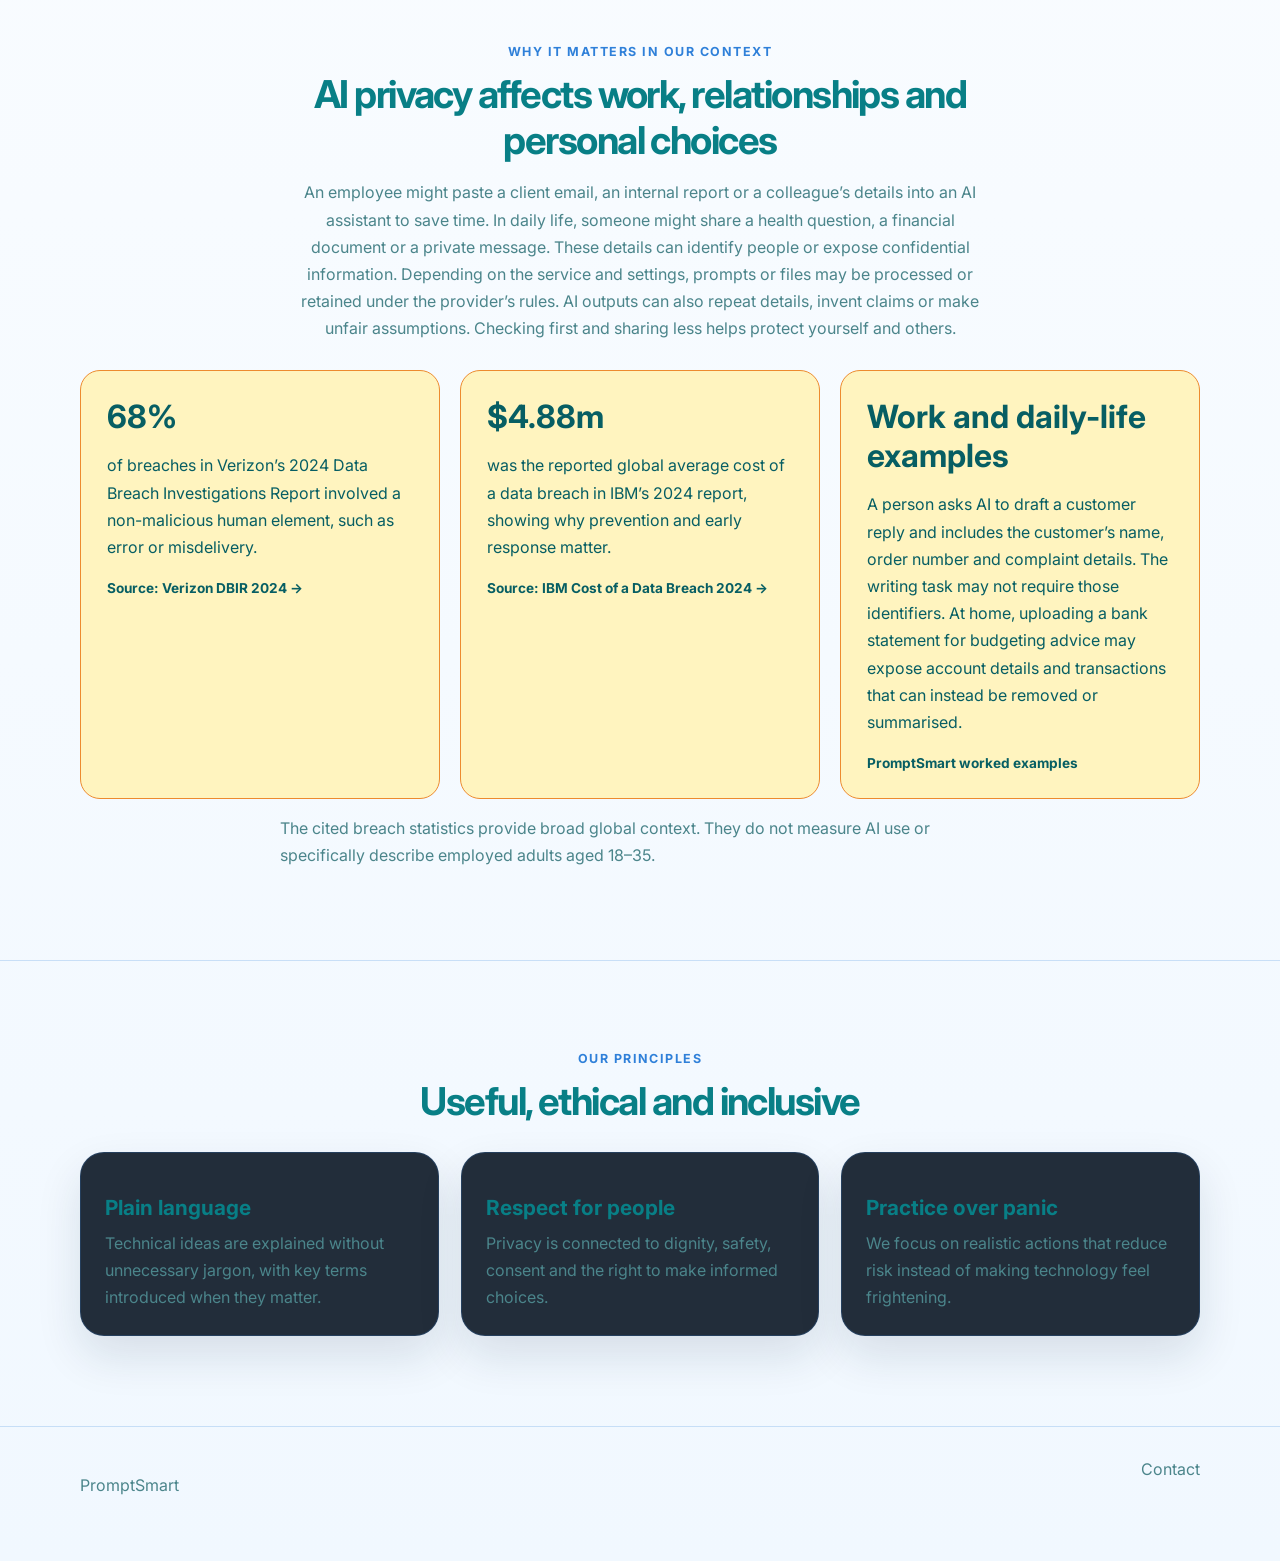
==== commit ffa324f4: "Refocus AI privacy learning content for adults Update homepage, learning modules, checks, quiz, reso" ====
--- a/Educational Artefact/about.html
+++ b/Educational Artefact/about.html
@@ -2,15 +2,15 @@
 <html lang="en">
   <head>
     <meta charset="UTF-8" /><meta name="viewport" content="width=device-width, initial-scale=1.0" />
-    <title>About | PromptSmart</title><meta name="description" content="Learn why information privacy matters when learners use generative AI for schoolwork." />
+    <title>About | PromptSmart</title><meta name="description" content="Learn why information privacy matters when employed adults use generative AI at work and in daily life." />
     <link rel="preconnect" href="https://fonts.googleapis.com" /><link rel="preconnect" href="https://fonts.gstatic.com" crossorigin /><link href="https://fonts.googleapis.com/css2?family=Inter:wght@400;500;600;700;800&display=swap" rel="stylesheet" /><link rel="stylesheet" href="styles.css" />
   </head>
   <body><a class="skip-link" href="#main-content">Skip to content</a><header class="topbar"><div class="container nav"><a class="brand" href="index.html" aria-label="PromptSmart home"><img class="brand-logo-image" src="assets/Document%20analysis%20logo.svg" alt="A person using a laptop with an AI assistant" /><span>PromptSmart</span></a><nav class="nav-links" aria-label="Main navigation"><a href="index.html">Home</a><a class="active" href="about.html">About</a><a href="modules.html">Learning Modules</a><a href="resources.html">Resources</a><a href="contact.html">Contact</a></nav></div></header>
   <main id="main-content">
-    <section class="page-hero"><div class="container narrow-copy"><p class="eyebrow">About PromptSmart</p><h1>Learn to use AI without giving away more than you mean to.</h1><p class="subtitle">PromptSmart is an educational resource for learners using generative AI for schoolwork. It teaches information privacy through explanations, school-based examples and practical steps—not just a list of rules.</p></div></section>
-    <section class="section"><div class="container split-content"><div><p class="eyebrow">Our purpose</p><h2>Help learners make informed choices when AI is part of learning.</h2></div><div><p>Generative AI can help explain a difficult idea, brainstorm or improve a draft. Using it may also involve entering prompts, documents or personal details into a service operated by another organisation. The privacy implications depend on the tool, account, settings and applicable school rules.</p><p>PromptSmart teaches learners to recognise information, ask how a tool handles it, share only what is necessary and check AI-generated content. The lessons support informed decisions; they do not replace a school’s policy, a service’s terms or advice from a qualified educator.</p></div></div></section>
-    <section class="section"><div class="container"><div class="section-heading narrow"><p class="eyebrow">The essential definitions</p><h2>Privacy and information privacy</h2></div><div class="definition-grid"><article class="definition-card"><h3>What is privacy?</h3><p>Privacy is the ability to have boundaries and make informed choices about your personal life, communications and activities without unnecessary intrusion.</p><p>It gives people space, dignity and control over who can observe them or make decisions about them.</p></article><article class="definition-card"><h3>What is information privacy?</h3><p>Information privacy is the responsible handling of data that identifies or describes a person. It covers collection, use, sharing, storage, security and deletion.</p><p>Examples include a name, ID number, location, photo, marks, health detail, message, device ID or online behaviour.</p></article></div></div></section>
-    <section class="section alt-section"><div class="container"><div class="section-heading narrow"><p class="eyebrow">Why it matters in our context</p><h2>AI privacy affects real learners</h2><p class="section-intro">A learner might paste a marked assignment, class list, private message or health-related explanation into an AI assistant to get help. The information could identify the learner or someone else. Depending on the service and its settings, prompts or files may be processed, retained or reviewed under the provider’s rules. A confident AI response may also repeat details or make unfair assumptions. These possibilities make checking first and sharing less important.</p></div><div class="evidence-grid"><article class="evidence-card"><strong>68%</strong><p>of breaches in Verizon’s 2024 Data Breach Investigations Report involved a non-malicious human element, such as error or misdelivery.</p><a href="https://www.verizon.com/business/resources/reports/dbir/" target="_blank" rel="noopener noreferrer">Source: Verizon DBIR 2024 →</a></article><article class="evidence-card"><strong>$4.88m</strong><p>was the reported global average cost of a data breach in IBM’s 2024 report, showing why prevention and early response matter.</p><a href="https://www.ibm.com/reports/data-breach" target="_blank" rel="noopener noreferrer">Source: IBM Cost of a Data Breach 2024 →</a></article><article class="evidence-card"><strong>One school example</strong><p>A learner asks an AI tool to rewrite an email and includes their full name, student number and exact medical reason for an absence. The tool only needs the writing task—not those identifying details.</p><span>PromptSmart worked example</span></article></div></div></section>
+    <section class="page-hero"><div class="container narrow-copy"><p class="eyebrow">About PromptSmart</p><h1>Learn to use AI without giving away more than you mean to.</h1><p class="subtitle">PromptSmart is an educational resource for employed adults aged 18–35 who use generative AI at work or in daily life. It teaches information privacy through clear explanations, relevant examples and practical steps—not just a list of rules.</p></div></section>
+    <section class="section"><div class="container split-content"><div><p class="eyebrow">Our purpose</p><h2>Help adults make informed choices when AI is part of work and everyday life.</h2></div><div><p>Generative AI can help draft emails, summarise documents, plan a budget, translate text or explore a personal question. Using it may also involve entering prompts, workplace files or personal details into a service operated by another organisation. The privacy implications depend on the tool, account, settings, information involved and applicable workplace policies.</p><p>PromptSmart teaches adults to recognise information, check how a tool handles it, share only what is necessary and review AI-generated content. The lessons support informed choices; they do not replace an employer’s policy, a service’s terms or professional advice.</p></div></div></section>
+    <section class="section"><div class="container"><div class="section-heading narrow"><p class="eyebrow">The essential definitions</p><h2>Privacy and information privacy</h2></div><div class="definition-grid"><article class="definition-card"><h3>What is privacy?</h3><p>Privacy is the ability to have boundaries and make informed choices about your personal life, communications and activities without unnecessary intrusion.</p><p>It gives people space, dignity and control over who can observe them or make decisions about them.</p></article><article class="definition-card"><h3>What is information privacy?</h3><p>Information privacy is the responsible handling of data that identifies or describes a person. It covers collection, use, sharing, storage, security and deletion.</p><p>Examples include a name, ID number, location, photo, salary, employment or client details, health information, messages, device IDs and online behaviour.</p></article></div></div></section>
+    <section class="section alt-section"><div class="container"><div class="section-heading narrow"><p class="eyebrow">Why it matters in our context</p><h2>AI privacy affects work, relationships and personal choices</h2><p class="section-intro">An employee might paste a client email, an internal report or a colleague’s details into an AI assistant to save time. In daily life, someone might share a health question, a financial document or a private message. These details can identify people or expose confidential information. Depending on the service and settings, prompts or files may be processed or retained under the provider’s rules. AI outputs can also repeat details, invent claims or make unfair assumptions. Checking first and sharing less helps protect yourself and others.</p></div><div class="evidence-grid"><article class="evidence-card"><strong>68%</strong><p>of breaches in Verizon’s 2024 Data Breach Investigations Report involved a non-malicious human element, such as error or misdelivery.</p><a href="https://www.verizon.com/business/resources/reports/dbir/" target="_blank" rel="noopener noreferrer">Source: Verizon DBIR 2024 →</a></article><article class="evidence-card"><strong>$4.88m</strong><p>was the reported global average cost of a data breach in IBM’s 2024 report, showing why prevention and early response matter.</p><a href="https://www.ibm.com/reports/data-breach" target="_blank" rel="noopener noreferrer">Source: IBM Cost of a Data Breach 2024 →</a></article><article class="evidence-card"><strong>Work and daily-life examples</strong><p>A person asks AI to draft a customer reply and includes the customer’s name, order number and complaint details. The writing task may not require those identifiers. At home, uploading a bank statement for budgeting advice may expose account details and transactions that can instead be removed or summarised.</p><span>PromptSmart worked examples</span></article></div><p class="section-intro">The cited breach statistics provide broad global context. They do not measure AI use or specifically describe employed adults aged 18–35.</p></div></section>
     <section class="section"><div class="container"><div class="section-heading narrow"><p class="eyebrow">Our principles</p><h2>Useful, ethical and inclusive</h2></div><div class="card-grid"><article class="info-card"><h3>Plain language</h3><p>Technical ideas are explained without unnecessary jargon, with key terms introduced when they matter.</p></article><article class="info-card"><h3>Respect for people</h3><p>Privacy is connected to dignity, safety, consent and the right to make informed choices.</p></article><article class="info-card"><h3>Practice over panic</h3><p>We focus on realistic actions that reduce risk instead of making technology feel frightening.</p></article></div></div></section>
   </main>
   <footer class="footer"><div class="container footer-inner"><p>PromptSmart</p><a href="contact.html">Contact</a></div></footer>
